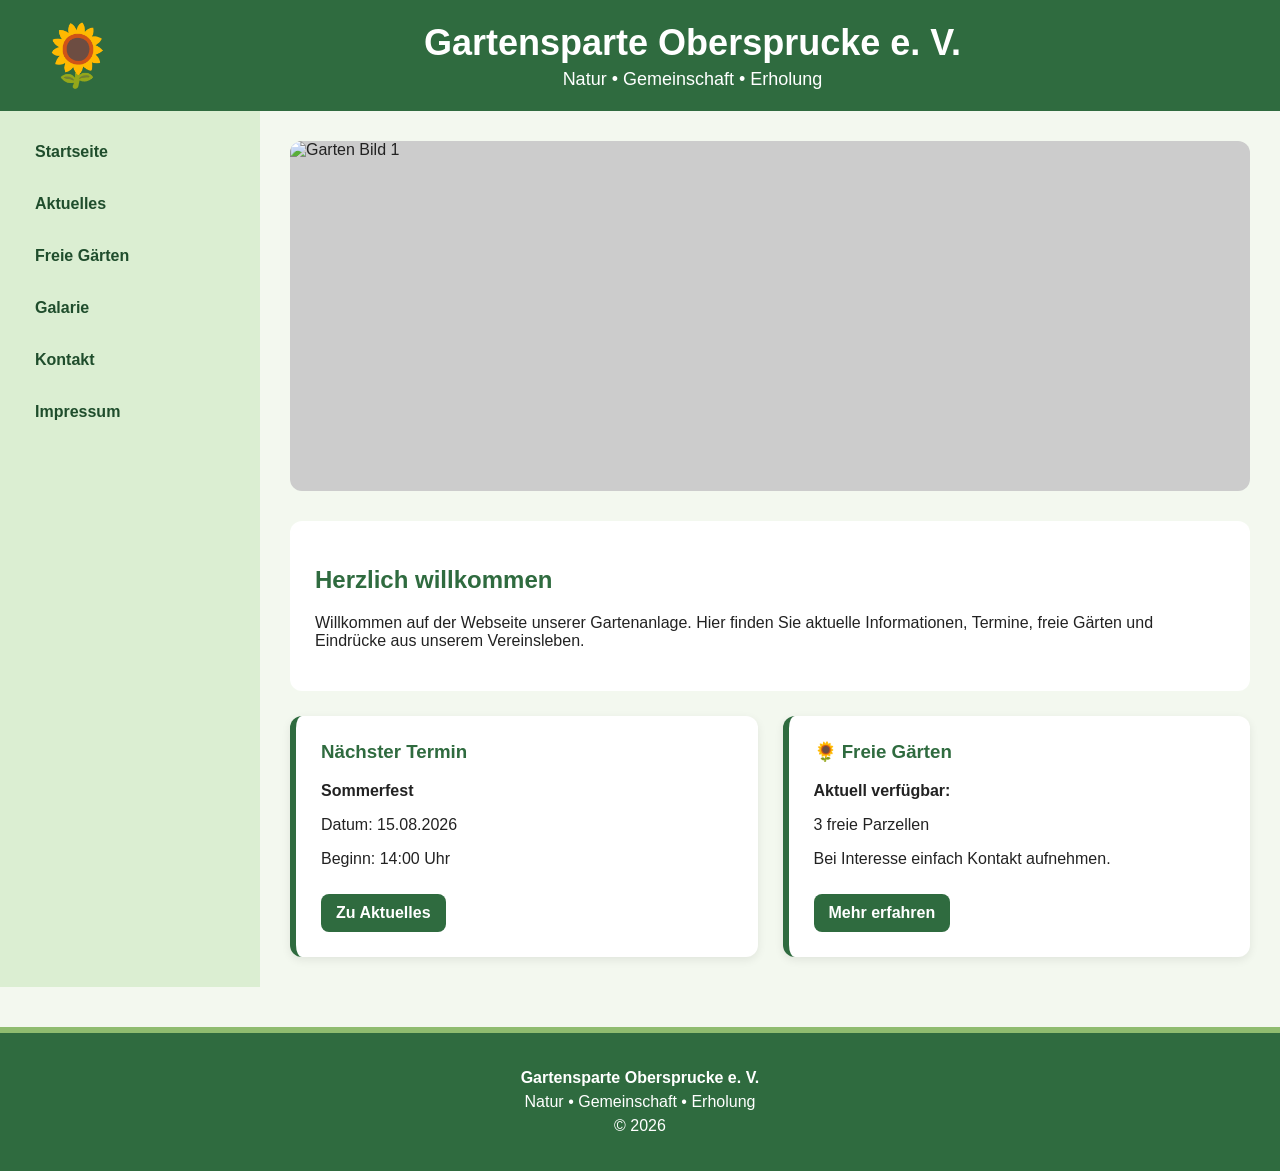
==== index.html @ 152a9c3b "Update index.html" ====
<!DOCTYPE html>
<html lang="de">
    <head>
        <meta charset="UTF-8">
        <meta name="viewport" content="width=device-width,initial-scale=1.0">
        <title>Gartensparte Obersprucke e. V./title</title>
        <link rel="stylesheet" href="style.css"> 
    </head>
    <body>
    
        <header class="header">
            <div class="logo">🌻</div>
            <div class="title">
                <h1>Gartensparte Obersprucke e. V.</h1>
                <p>Natur • Gemeinschaft • Erholung</p>
            </div>
        </header>

        <div class="layout">
            <aside class="sidebar">
                <a href="index.html">Startseite</a>
                <a href="aktuelles.html">Aktuelles</a>
                <a href="freie-gaerten.html">Freie Gärten</a>
                <a href="galerie.html">Galarie</a>
                <a href="kontakt.html">Kontakt</a>
                <a href="impressum.html">Impressum</a>
            </aside>

            <main class="content">
                <section class="slideshow">
                <img src="bild1.jpg" class="slide active" alt="Garten Bild 1">
                <img src="bild2.jpg" class="slide" alt="Garten Bild 2">
                <img src="bild3.jpg" class="slide" alt="Garten Bild 3">
                </section>

                <section class="welcome">
                    <h2>Herzlich willkommen</h2>
                    <p>Willkommen auf der Webseite unserer Gartenanlage. Hier finden Sie aktuelle Informationen, Termine, freie Gärten und Eindrücke aus unserem Vereinsleben.</p>
                </section>

                <section class="info-cards">
                    <div class="info-card">
                        <h3>Nächster Termin</h3>
                        <p><strong>Sommerfest</strong></p>
                        <p>Datum: 15.08.2026</p>
                        <p>Beginn: 14:00 Uhr</p>
                        <a href="#">Zu Aktuelles</a>
                    </div>

                    <div class="info-card">
                        <h3>🌻 Freie Gärten</h3>
                        <p><strong>Aktuell verfügbar:</strong></p>
                        <p>3 freie Parzellen</p>
                        <p>Bei Interesse einfach Kontakt aufnehmen.</p>
                        <a href="freie-gaerten.html">Mehr erfahren</a>
                    </div>
                </section>
            </main>
        </div>

        <footer class="footer">
            <div class="footer-content">
                <p><strong>Gartensparte Obersprucke e. V.</strong></p>
                <p>Natur • Gemeinschaft • Erholung</p>
                <p>© 2026</p>
        </footer>

        <script src="script.js"></script>
    </body>
</html>
---- style.css ----
body {
  margin: 0;
  font-family: Arial, sans-serif;
  background: #f3f8ef;
  color: #222;
}

.header {
  background: #2f6b3f;
  color: white;
  display: flex;
  align-items: center;
  padding: 20px 40px;
}

.logo {
  font-size: 60px;
  margin-right: 30px;
}

.title {
  flex: 1;
  text-align: center;
}

.title h1 {
  margin: 0;
  font-size: 36px;
}

.title p {
  margin: 5px 0 0;
  font-size: 18px;
}

.layout {
  display: flex;
}

.sidebar {
  width: 220px;
  background: #dbeed2;
  min-height: calc(100vh - 100px);
  padding: 20px;
}

.sidebar a {
  display: block;
  color: #1f4d2c;
  text-decoration: none;
  font-weight: bold;
  margin-bottom: 10px;
  padding: 12px 15px;
  border-radius: 10px;
  transition: 0.2s ease;
}

.sidebar a:hover {
  background: #cfe5c4;
  transform: translateX(5px);
}

.content {
  flex: 1;
  padding: 30px;
}

.slideshow {
  position: relative;
  height: 350px;
  overflow: hidden;
  border-radius: 12px;
  background: #ccc;
}

.slide {
  display: none;
  width: 100%;
  height: 350px;
  object-fit: cover;
}

.slide.active {
  display: block;
}

.welcome {
  margin-top: 30px;
  background: white;
  padding: 25px;
  border-radius: 12px;
}

.welcome h2 {
  color: #2f6b3f;
}

.info-cards {
  display: flex;
  gap: 25px;
  margin-top: 25px;
}

.info-card {
  flex: 1;
  background: white;
  padding: 25px;
  border-radius: 12px;
  border-left: 6px solid #2f6b3f;
  box-shadow: 0 3px 10px rgba(0, 0, 0, 0.08);
}

.info-card h3 {
  margin-top: 0;
  color: #2f6b3f;
}

.info-card a {
  display: inline-block;
  margin-top: 10px;
  color: white;
  background: #2f6b3f;
  padding: 10px 15px;
  border-radius: 8px;
  text-decoration: none;
  font-weight: bold;
}

.info-card a:hover {
  background: #245532;
}

.garden-cards {
  margin-top: 25px;
}

.garden-card {
  display: flex;
  gap: 25px;
  background: white;
  padding: 20px;
  border-radius: 12px;
  border-left: 6px solid #2f6b3f;
  box-shadow: 0 3px rgba(0, 0, 0, 0.08);
}

.garden-card img {
  width: 280px;
  height: 200px;
  object-fit: cover;
  border-radius: 10px;
}

.garden-card h3 {
  color: #2f6b3f;
  margin-top: 0;
}

.garden-grid {
  display: grid !important;
  grid-template-columns: repeat(3,minmax(220px, 1fr)) !important;
  gap: 25px !important;
  margin-top: 25px;
}

.polaroid-card {
  width: auto !important;
  max-width: none !important;
  background: white;
  padding: 15px 15px 24px;
  border-radius: 6px;
  box-shadow: 0 5px 15px rgba(0, 0, 0, 0.18);
  cursor: pointer;
  text-align: center;
  transition: transform 0.3s ease;
}

.polaroid-card:hover {
  transform: scale(1.03);
}

.polaroid-card img {
  width: 100% !important;
  height: 220px !important;
  object-fit: cover !important;
  border-radius: 4px;
}

.polaroid-card h3 {
  color: #2f6b3f;
  margin-bottom: 5px;
}

.modal {
  display: none;
  position: fixed;
  z-index: 1000;
  left: 0;
  top: 0;
  width: 100%;
  height: 100%;
  background: rgba(0, 0, 0, 0.65);
}

.modal-content {
  background: white;
  margin: 5% auto;
  padding: 25px;
  width: 80%;
  max-width: 650px;
  border-radius: 12px;
  box-shadow: 0 5px 20px rgba(0, 0, 0, 0.3);
}

.modal-content img {
  width: 100%;
  max-height: 350px;
  object-fit: cover;
  border-radius: 10px;
}

.close {
  float: right;
  font-size: 32px;
  font-weight: bold;
  cursor: pointer;
}

.short-facts {
  color: #555;
  font-size: 15px;
}

.garden-grid {
  display: flex;
  gap: 30px;
  margin-top: 25px;
  flex-wrap: wrap;
  justify-content: flex-start;
}

.polaroid-card {
  width: 30px;
  background: white;
  padding: 16px 16px 24px;
  border-radius: 8px;
  box-shadow: 0 5px 15px rgba(0,0,0,0.18);
  cursor: pointer;
  text-align: center;
}

.polaroid-card img {
  width: 100%;
  height: 240px;
  object-fit: cover;
}

.short-facts {
  color: #555;
  font-size: 15px;
}

.map-section {
  margin-top: 25px;
  background: white;
  padding: 25px;
  border-radius: 12px;
  box-shadow: 0 3px 10px rgba(0, 0, 0, 0.08);
}

.map-section h2 {
  color: #2f6b3f;
  margin-top: 0;
}

.map-section iframe {
  border-radius: 12px;
  margin-top: 10px;
}

.route-button {
  display: inline-block;
  margin-top: 15px;
  color: white;
  background: #2f6b3f;
  padding: 10px 15px;
  border-radius: 8px;
  text-decoration: none;
  font-weight: bold;
}

.route-button:hover {
  background: #245532;
}

.contact-grid {
  display: flex;
  gap: 25px;
  margin-top: 25px;
  flex-wrap: wrap;
}

.contact-card {
  flex: 1;
  min-width: 260px;
  background: white;
  padding: 25px;
  border-radius: 12px;
  border-left: 6px solid #2f6b3f;
  box-shadow: 0 3px 10px rgba(0, 0, 0, 0.08);
}

.contact-card h3 {
  color: #2f6b3f;
  margin-top: 0;
}

.footer {
  background: #2f6b3f;
  color: white;
  text-align: center;
  padding: 30px 20px;
  margin-top: 40px;
  border-top: 6px solid #8fbc6f;
}

.footer-content p {
  margin: 6px 0;
}

@media (max-width: 768px) {
  .header{
    flex-direction: column;
    padding: 20px;
    text-align: center;
  }

  .logo {
    margin-right: 0;
    margin-bottom: 10px;
  }
 
  .title h1 {
    font-size: 28px;
  }

  .layout {
    flex-direction: column;
  }

  .sidebar {
    width: auto;
    min-height: auto;
    display: flex;
    flex-wrap: wrap;
    justify-content: center;
    gap: 8px;
  }

  .sidebar a{
    margin-bottom: 0;
    padding: 10px 12px;
    background: #cfe5c4;
  }

  .content {
    padding: 18px;
  }

  .slideshow {
    height: 240px;
  }

  .slide {
    height: 240px;
  }

  .info-cards, .contact-grid {
    flex-direction: column;
  }

  .garden-grid {
    grid-template-columns: 1fr !important;
  }

  .modal-content {
    width: 90%;
    margin-top: 20%;
  }

  .footer::after {
    font-size: 45px;
  }
}
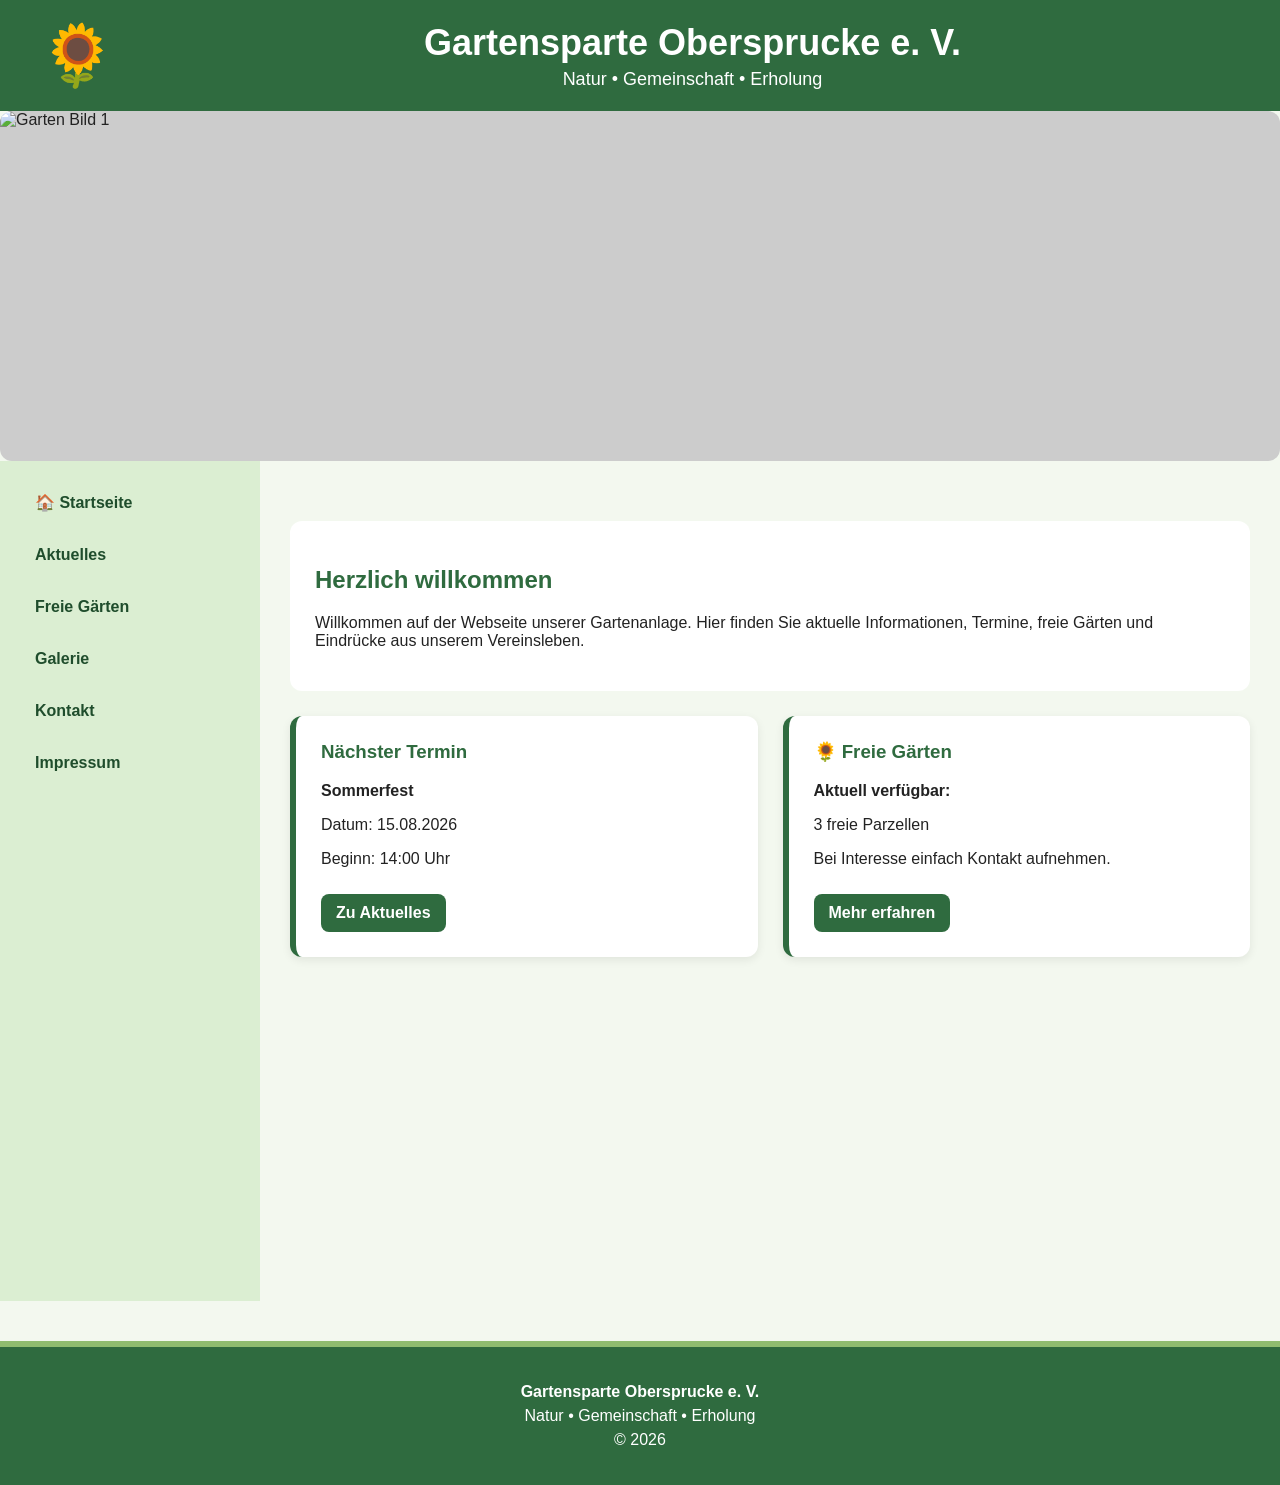
==== commit 06cd6251: "Add files via upload" ====
--- a/index.html
+++ b/index.html
@@ -16,22 +16,24 @@
             </div>
         </header>
 
+        <section class="slideshow">
+                <img src="bild1.jpg" class="slide active" alt="Garten Bild 1">
+                <img src="bild2.jpg" class="slide" alt="Garten Bild 2">
+                <img src="bild3.jpg" class="slide" alt="Garten Bild 3">
+        </section>
+        
         <div class="layout">
             <aside class="sidebar">
-                <a href="index.html">Startseite</a>
+                <a href="index.html">🏠 Startseite</a>
                 <a href="aktuelles.html">Aktuelles</a>
                 <a href="freie-gaerten.html">Freie Gärten</a>
-                <a href="galerie.html">Galarie</a>
+                <a href="galerie.html">Galerie</a>
                 <a href="kontakt.html">Kontakt</a>
                 <a href="impressum.html">Impressum</a>
             </aside>
 
             <main class="content">
-                <section class="slideshow">
-                <img src="bild1.jpg" class="slide active" alt="Garten Bild 1">
-                <img src="bild2.jpg" class="slide" alt="Garten Bild 2">
-                <img src="bild3.jpg" class="slide" alt="Garten Bild 3">
-                </section>
+                
 
                 <section class="welcome">
                     <h2>Herzlich willkommen</h2>
@@ -67,4 +69,4 @@
 
         <script src="script.js"></script>
     </body>
-</html>
+</html>
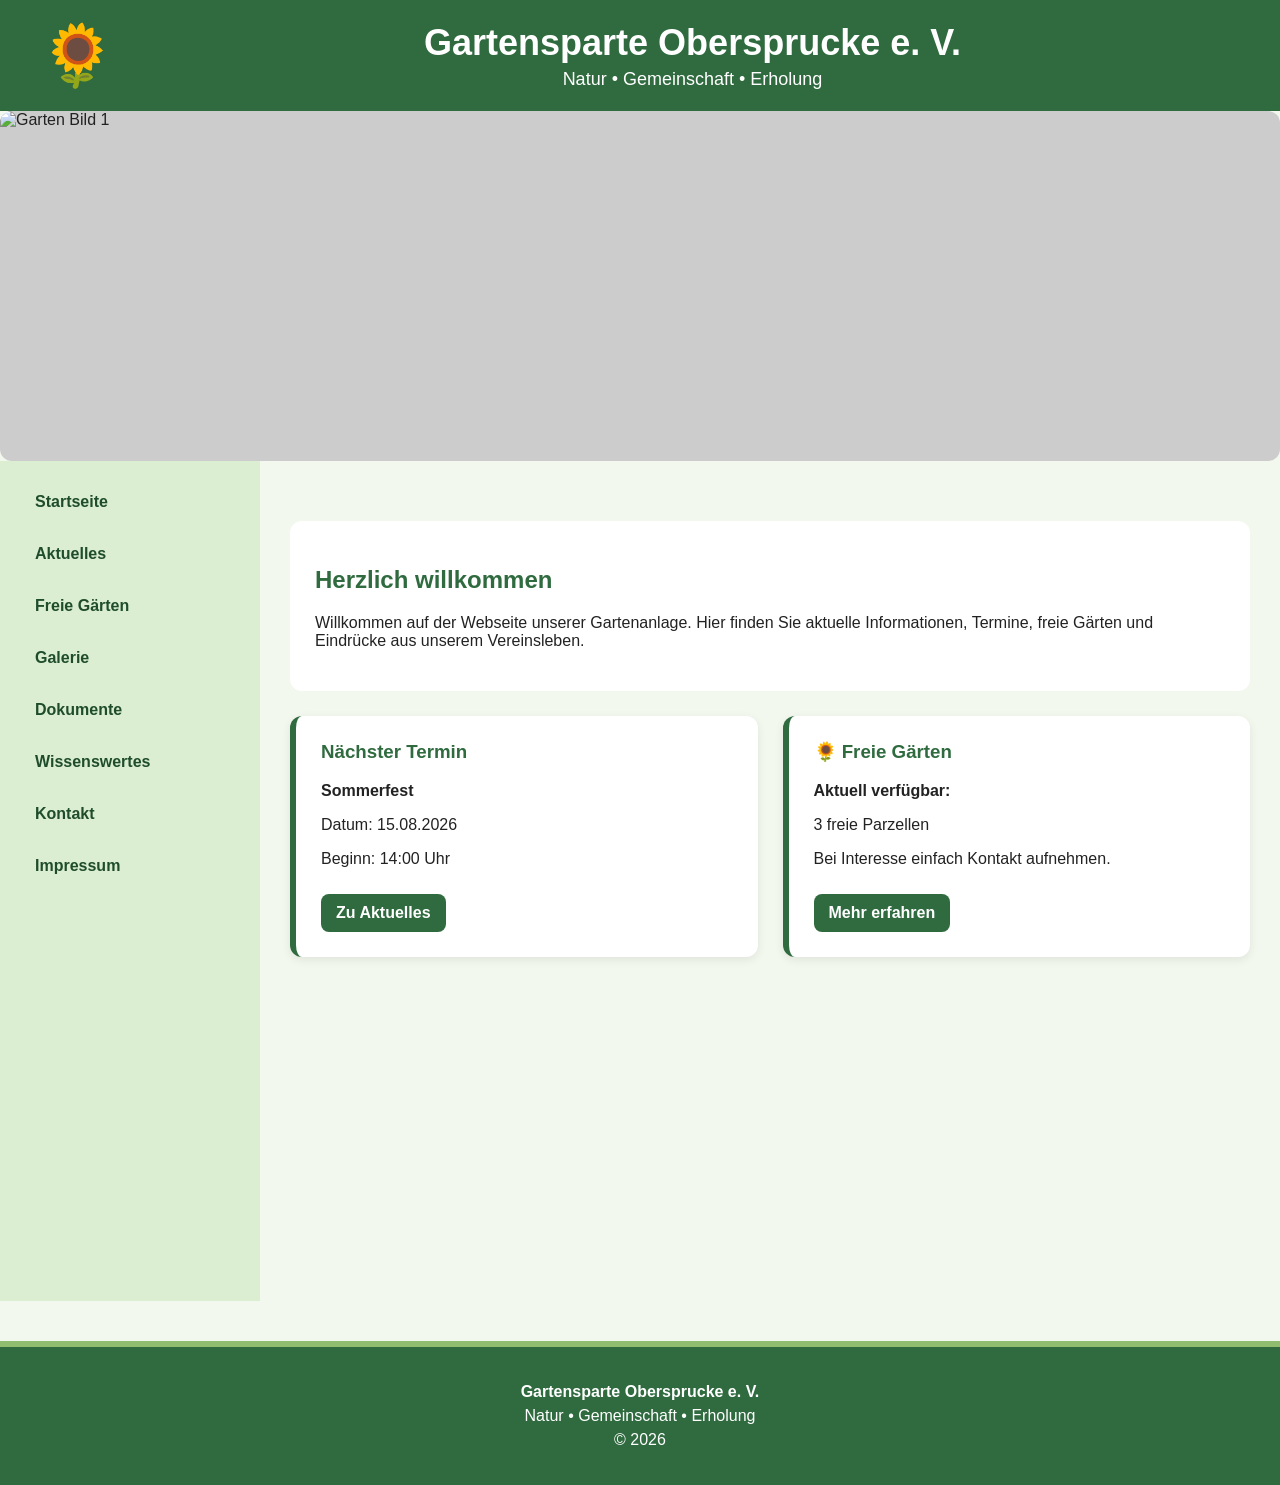
==== commit 225dd55c: "Add files via upload" ====
--- a/index.html
+++ b/index.html
@@ -24,10 +24,12 @@
         
         <div class="layout">
             <aside class="sidebar">
-                <a href="index.html">🏠 Startseite</a>
+                <a href="index.html">Startseite</a>
                 <a href="aktuelles.html">Aktuelles</a>
                 <a href="freie-gaerten.html">Freie Gärten</a>
                 <a href="galerie.html">Galerie</a>
+                <a href="dokumente.html">Dokumente</a>
+                <a href="wissenswertes.html">Wissenswertes</a>
                 <a href="kontakt.html">Kontakt</a>
                 <a href="impressum.html">Impressum</a>
             </aside>
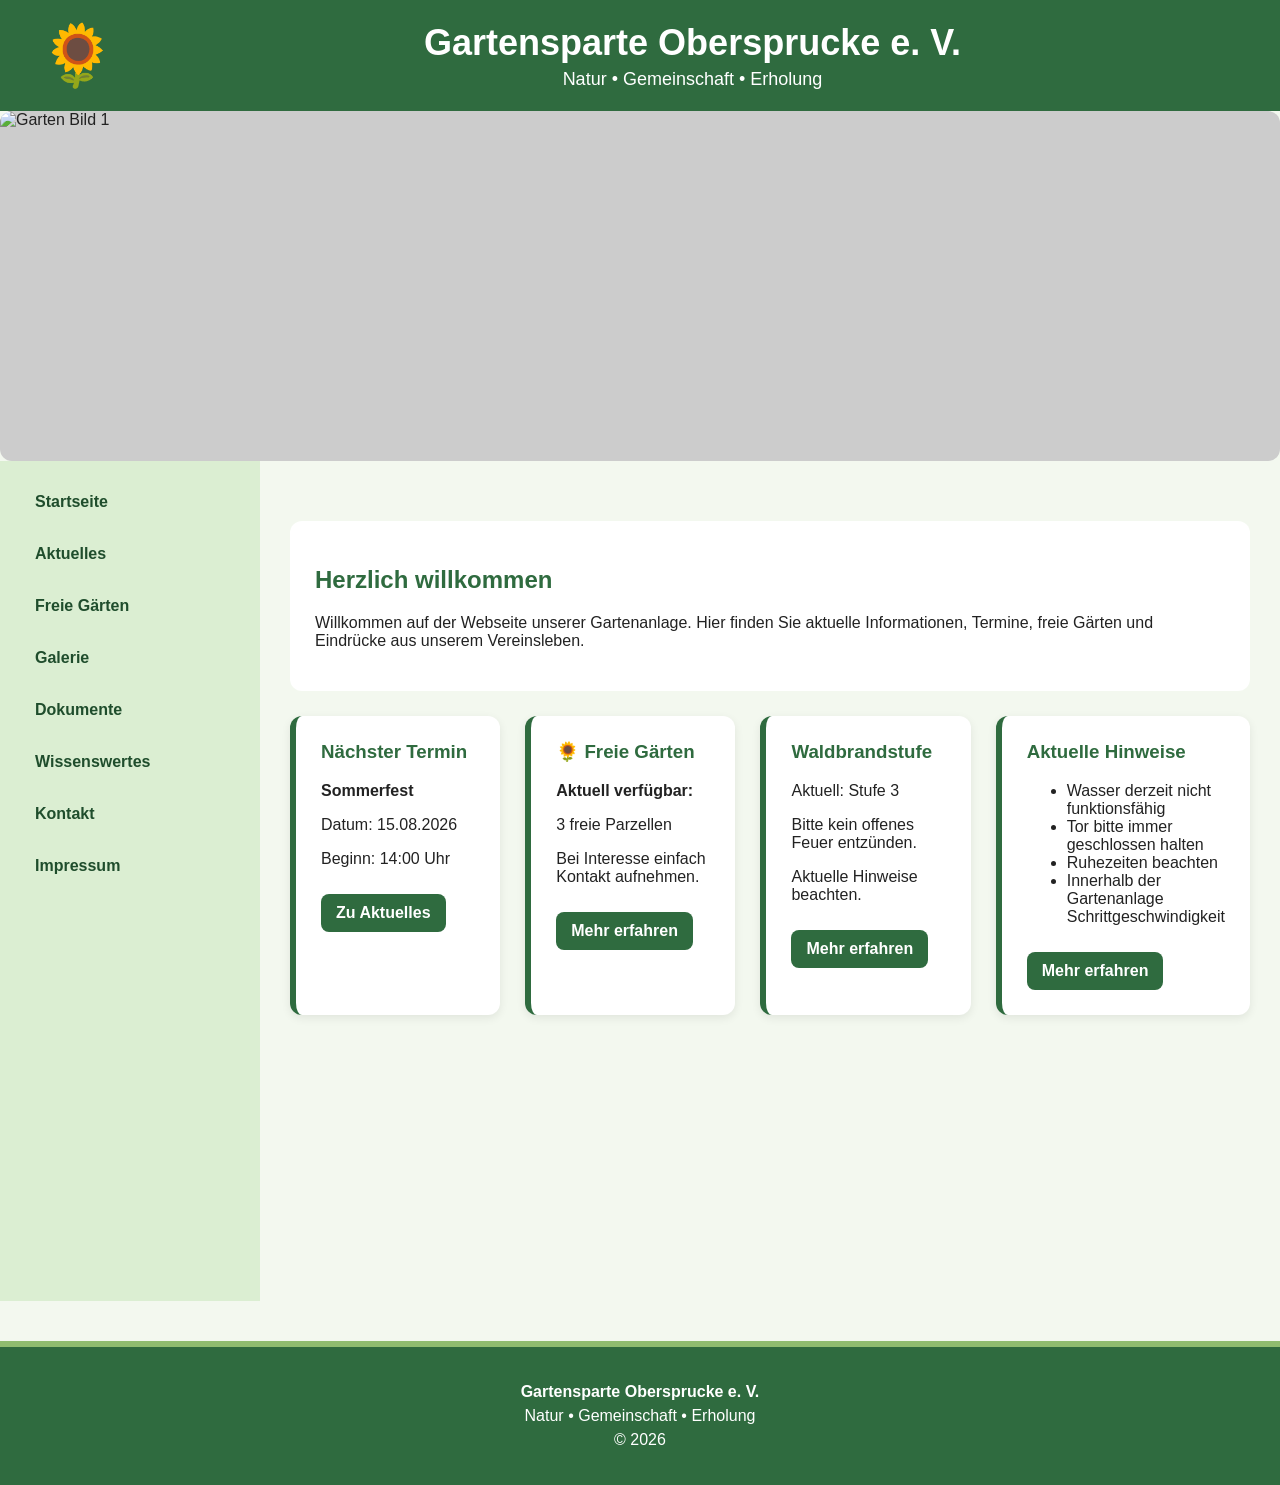
==== commit e885ae06: "Add files via upload" ====
--- a/index.html
+++ b/index.html
@@ -20,6 +20,9 @@
                 <img src="bild1.jpg" class="slide active" alt="Garten Bild 1">
                 <img src="bild2.jpg" class="slide" alt="Garten Bild 2">
                 <img src="bild3.jpg" class="slide" alt="Garten Bild 3">
+                <img src="bild4.jpg" class="slide" alt="Garten Bild 4">
+                <img src="bild5.jpg" class="slide" alt="Garten Bild 5">
+                <img src="bild6.jpg" class="slide" alt="Garten Bild 6">
         </section>
         
         <div class="layout">
@@ -58,6 +61,25 @@
                         <p>Bei Interesse einfach Kontakt aufnehmen.</p>
                         <a href="freie-gaerten.html">Mehr erfahren</a>
                     </div>
+
+                    <div class="info-card">
+                        <h3>Waldbrandstufe</h3>
+                        <p>Aktuell: Stufe 3</p>
+                        <p>Bitte kein offenes Feuer entzünden.</p>
+                        <p>Aktuelle Hinweise beachten.</p>
+                        <a href="hinweise.html">Mehr erfahren</a>
+                    </div>
+
+                    <div class="info-card">
+                        <h3>Aktuelle Hinweise</h3>
+                        <ul>
+                            <li>Wasser derzeit nicht funktionsfähig</li>
+                            <li>Tor bitte immer geschlossen halten</li>
+                            <li>Ruhezeiten beachten</li>
+                            <li>Innerhalb der Gartenanlage Schrittgeschwindigkeit</li>
+                        </ul>
+                        <a href="freie-gaerten.html">Mehr erfahren</a>
+                    </div>
                 </section>
             </main>
         </div>
--- a/style.css
+++ b/style.css
@@ -239,15 +239,6 @@
   justify-content: flex-start;
 }
 
-.polaroid-card {
-  width: 30px;
-  background: white;
-  padding: 16px 16px 24px;
-  border-radius: 8px;
-  box-shadow: 0 5px 15px rgba(0,0,0,0.18);
-  cursor: pointer;
-  text-align: center;
-}
 
 .polaroid-card img {
   width: 100%;
@@ -391,5 +382,188 @@
   .footer::after {
     font-size: 45px;
   }
-}
-
+
+  .search-filter-box {
+    flex-direction: column;
+    align-items: stretch;
+  }
+
+  .filter-buttons {
+    justify-content: center;
+  }
+}
+
+.search-filter-box {
+  display: flex;
+  gap: 18px;
+  align-items: center;
+  margin-top: 25px;
+  margin-bottom: 25px;
+  background: white;
+  padding: 18px;
+  border-radius: 18px;
+  box-shadow: 0 3px 10px rgba(0, 0, 0, 0.08);
+}
+
+.search-bar {
+  flex: 1;
+  padding: 18px 22px;
+  border-radius: 999px;
+  border: 2px solid #dbeed2;
+  font-size: 18px;
+  outline: none;
+}
+
+.search-bar {
+  flex: 1;
+  padding: 18px 22px;
+  border-radius: 999px;
+  border: 2px solid #dbeed2;
+  font-size: 18px;
+  outline: none;
+}
+
+.search-bar:focus {
+  border-color: #2f6b3f;
+  box-shadow: 0 0 0 4px #dbeed2;
+}
+
+.filter-buttons {
+  display: flex;
+  flex-wrap: wrap;
+  gap: 8px;
+}
+
+.filter-buttons button {
+  background: #dbeed2;
+  color: #1f4d2c;
+  border: 2px solid transparent;
+  padding: 11px 15px;
+  border-radius: 999px;
+  cursor: pointer;
+  font-weight: bold;
+  transition: 0.2 ease;
+}
+
+.filter-buttons button:hover {
+  background: #cfe5c4;
+  background-color: #2f6b3f;
+  transform: translateY(-2px);
+}
+
+.plant-card {
+  background: white;
+  padding: 16px;
+  border-radius: 12px;
+  box-shadow: 0 5px 15px rgba(0,0,0,0.18);
+  cursor: pointer;
+  text-align: center;
+}
+
+.plant-card img {
+  width: 100%;
+  height: 180px;
+  object-fit: cover;
+  border-radius: 8px;
+}
+
+.plant-card h3 {
+  color: #2f6b3f;
+}
+
+.plant-grid {
+  display: grid;
+  grid-template-columns: repeat(3, minmax(220px, 1fr));
+  gap: 25px;
+  margin-top: 25px;
+}
+
+.plant-grid {
+  display: grid;
+  grid-template-columns: repeat(3, minmax(220px, 1fr));
+  gap: 25px;
+  margin-top: 25px;
+}
+
+.plant-card {
+  background: white;
+  padding: 16px;
+  border-radius: 12px;
+  box-shadow: 0 5px 15px rgba(0,0,0,0.18);
+  cursor: pointer;
+  text-align: center;
+}
+
+.plant-card img {
+  width: 100%;
+  height: 180px;
+  object-fit: cover;
+  border-radius: 8px;
+}
+
+.plant-card h3 {
+  color: #2f6b3f;
+}
+
+.plant-modal {
+  display: none;
+  position: fixed;
+  inset: 0;
+  background: rgba(0,0,0,0.6);
+  justify-content: center;
+  align-items: center;
+  z-index: 9999;
+}
+
+.plant-modal-content {
+  background: white;
+  width: 90%;
+  max-width: 1100px;
+  border-radius: 20px;
+  padding: 25px;
+  display: flex;
+  gap: 30px;
+  position: relative;
+}
+
+.plant-close {
+  position: absolute;
+  top: 15px;
+  right: 25px;
+  font-size: 40px;
+  cursor: pointer;
+}
+
+.plant-modal-left {
+  width: 45%;
+}
+
+.plant-main-image {
+  width: 100%;
+  border-radius: 15px;
+  height: 450px;
+  object-fit: cover;
+}
+
+.plant-thumbs {
+  display: flex;
+  gap: 10px;
+  margin-top: 10px;
+}
+
+.plant-thumbs img {
+  width: 80px;
+  height: 80px;
+  object-fit: cover;
+  border-radius: 10px;
+  cursor: pointer;
+}
+
+.plant-modal-right {
+  flex: 1;
+}
+
+.latin-name {
+  font-style: italic;
+  color: #555;
+}
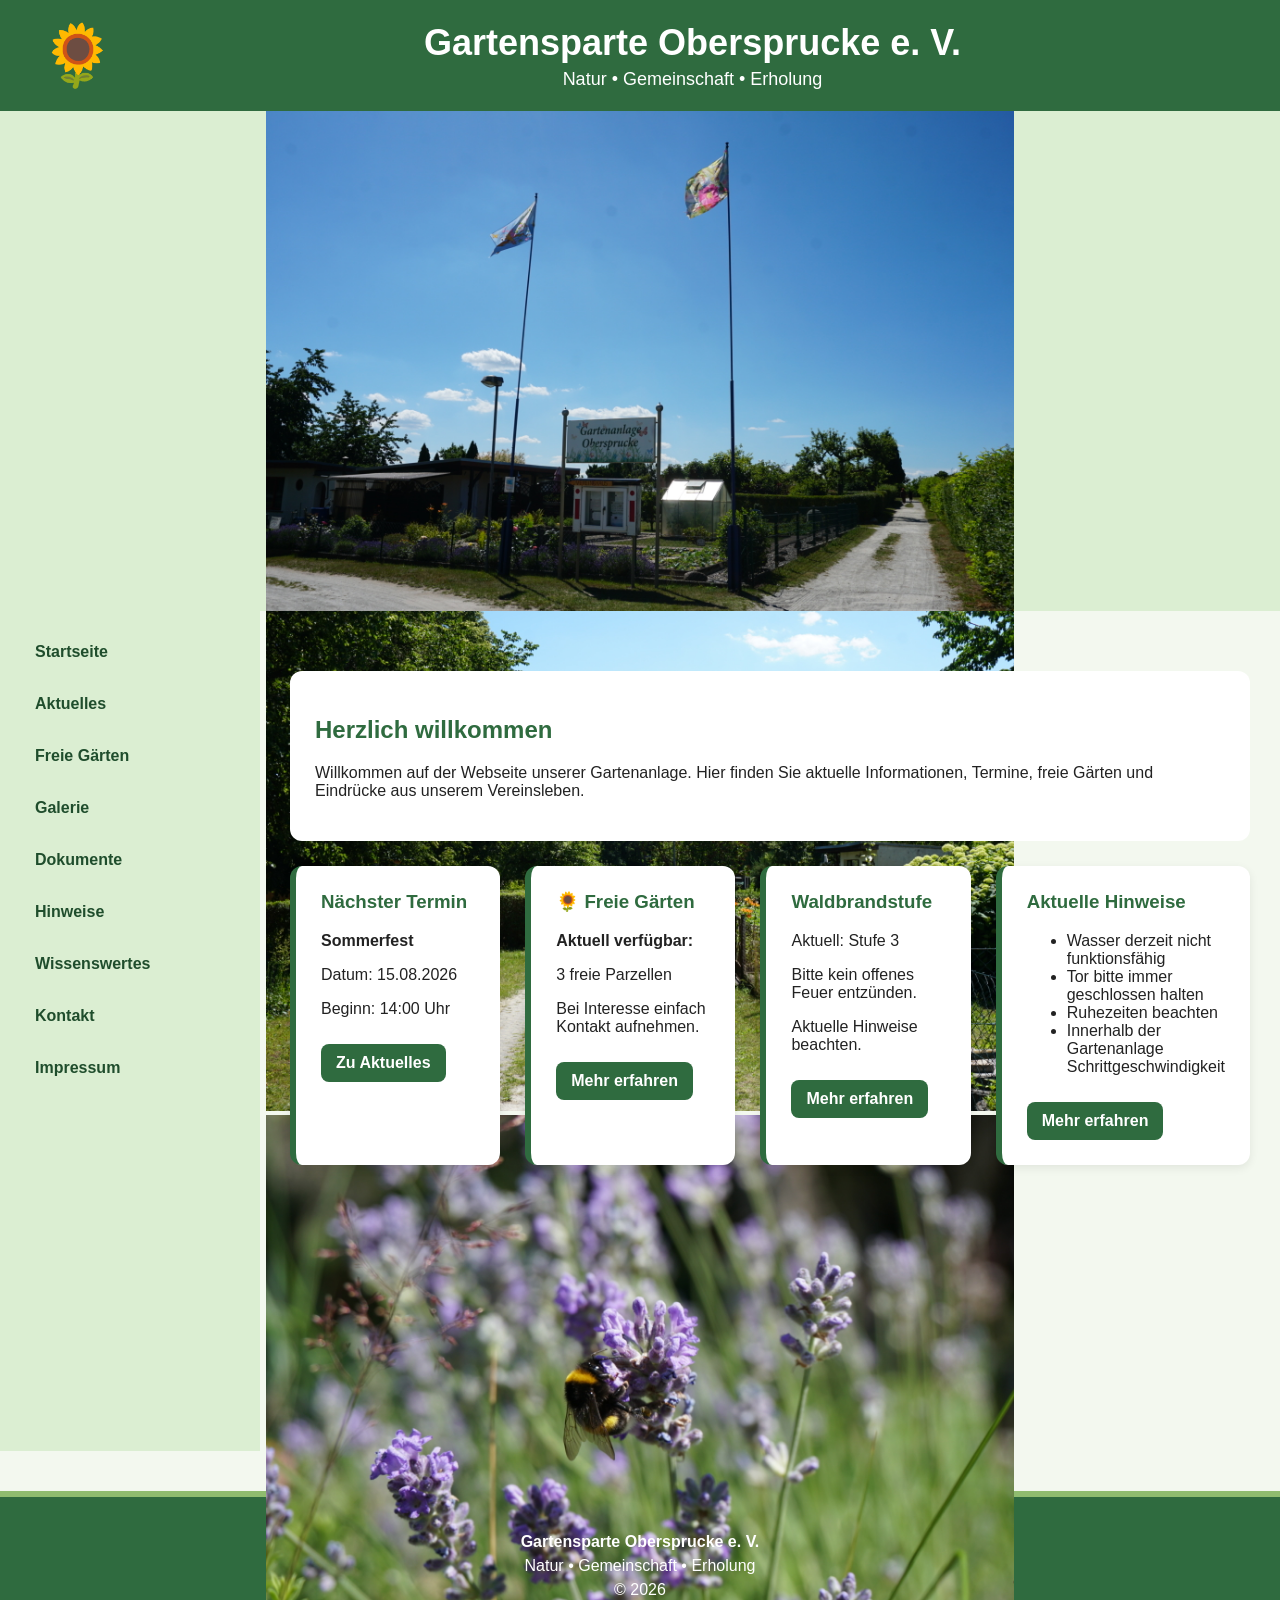
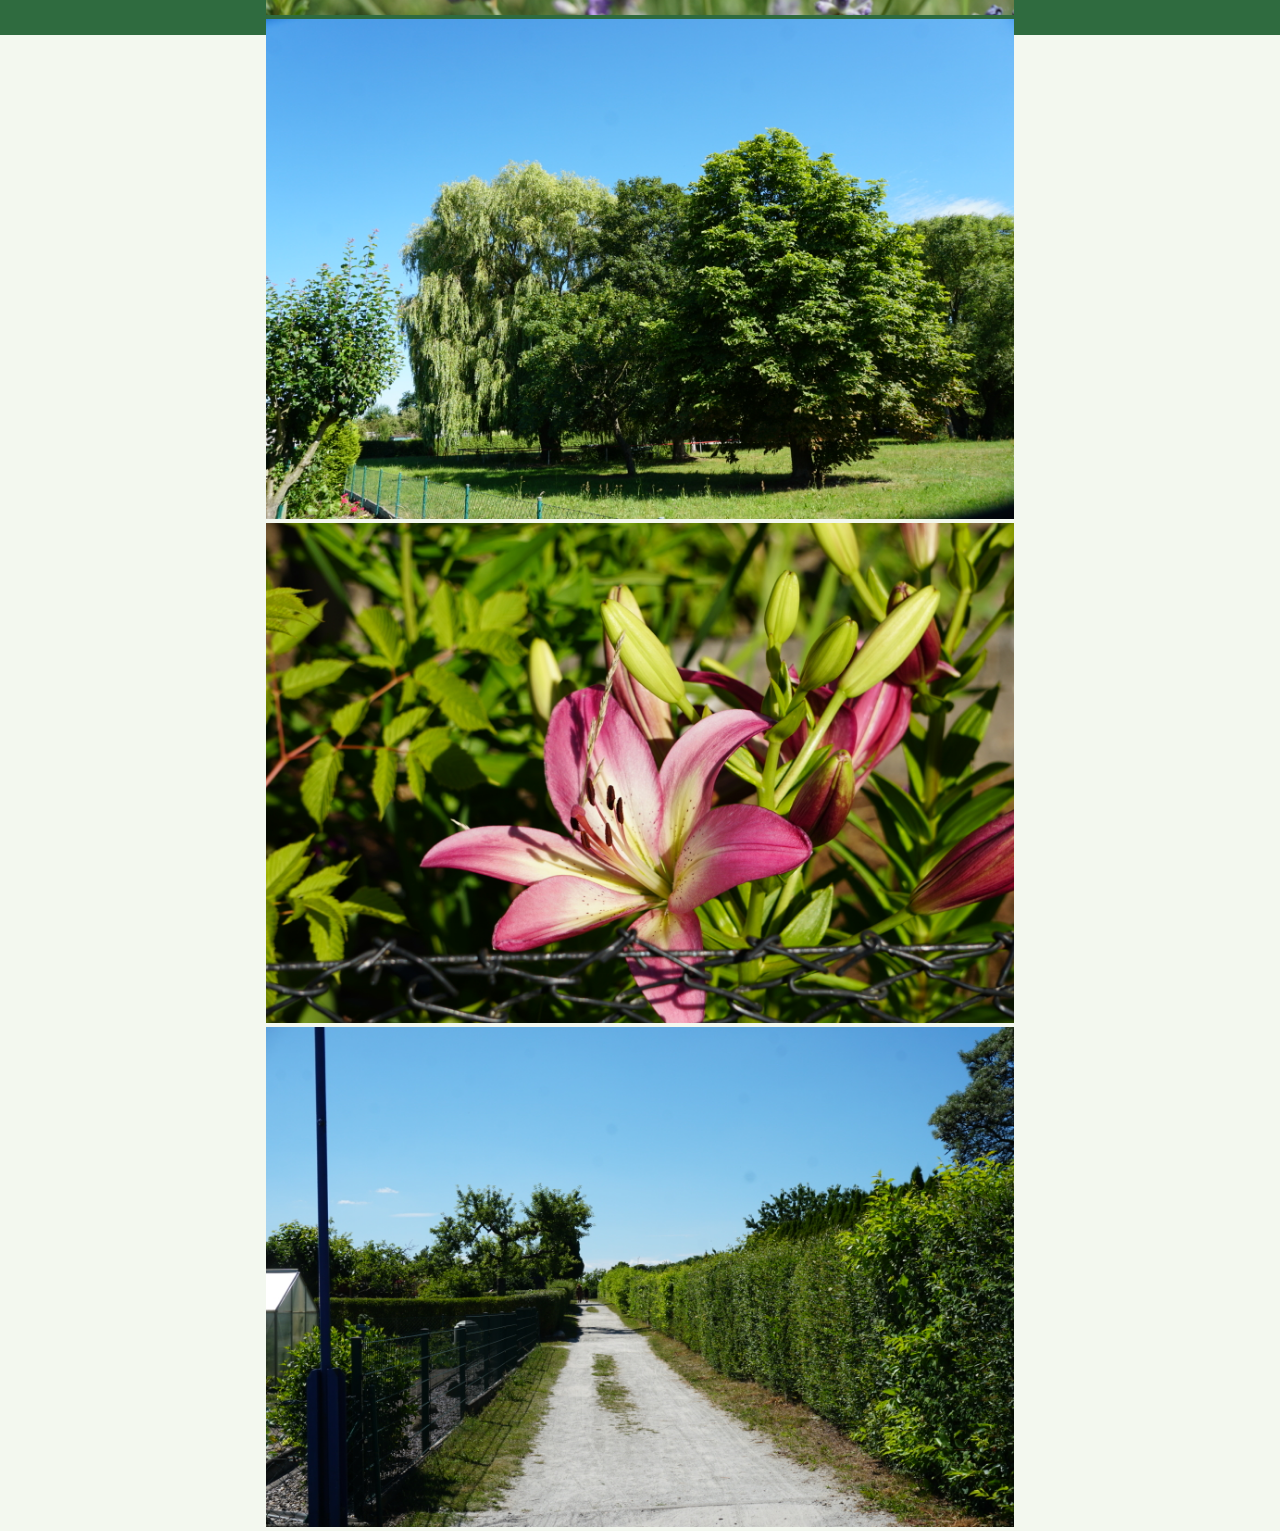
==== commit 6f05355b: "Add files via upload" ====
--- a/index.html
+++ b/index.html
@@ -32,6 +32,7 @@
                 <a href="freie-gaerten.html">Freie Gärten</a>
                 <a href="galerie.html">Galerie</a>
                 <a href="dokumente.html">Dokumente</a>
+                <a href="hinweise.html">Hinweise</a>
                 <a href="wissenswertes.html">Wissenswertes</a>
                 <a href="kontakt.html">Kontakt</a>
                 <a href="impressum.html">Impressum</a>
--- a/style.css
+++ b/style.css
@@ -66,18 +66,14 @@
 }
 
 .slideshow {
-  position: relative;
-  height: 350px;
-  overflow: hidden;
-  border-radius: 12px;
-  background: #ccc;
+  height: 500px;
+  background: #dbeed2;
 }
 
 .slide {
-  display: none;
-  width: 100%;
-  height: 350px;
-  object-fit: cover;
+  width: 100%;
+  height: 500px;
+  object-fit: contain;
 }
 
 .slide.active {
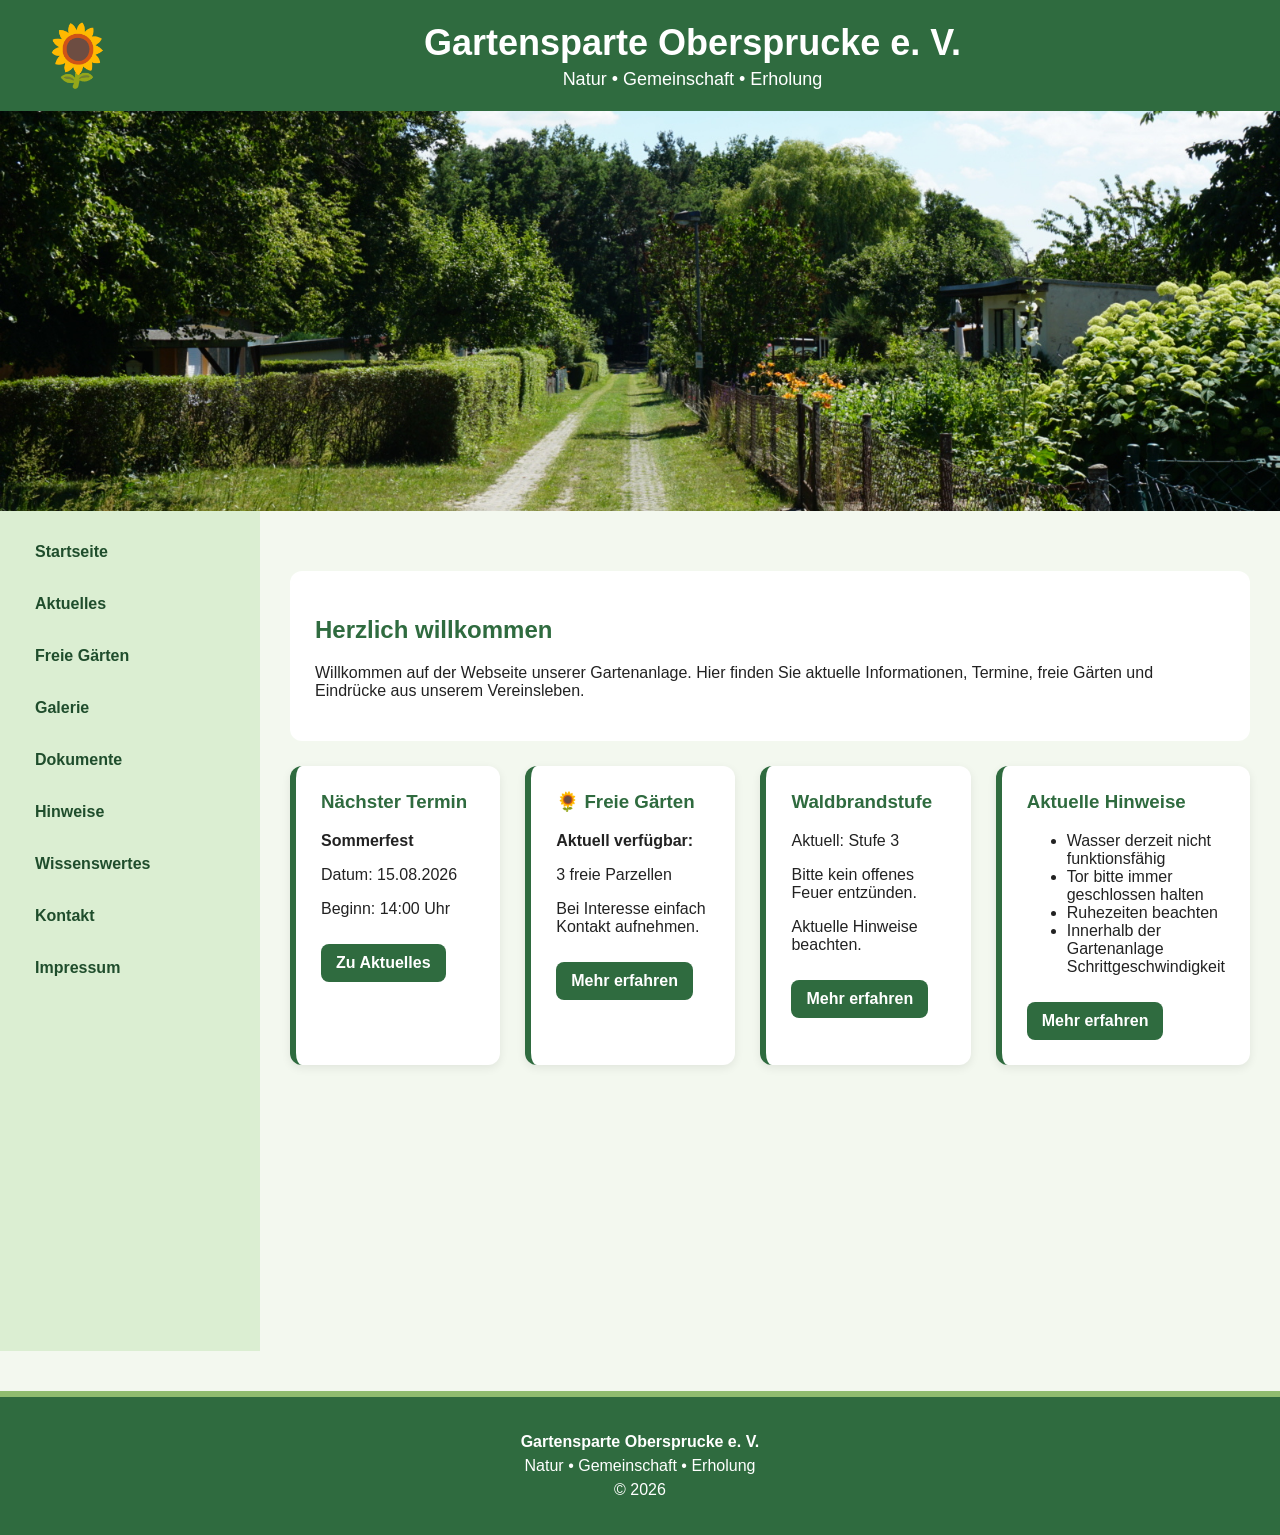
==== commit 64fec8e1: "Add files via upload" ====
--- a/index.html
+++ b/index.html
@@ -17,10 +17,8 @@
         </header>
 
         <section class="slideshow">
-                <img src="bild1.jpg" class="slide active" alt="Garten Bild 1">
-                <img src="bild2.jpg" class="slide" alt="Garten Bild 2">
+                <img src="bild2.jpg" class="slide active" alt="Garten Bild 1">
                 <img src="bild3.jpg" class="slide" alt="Garten Bild 3">
-                <img src="bild4.jpg" class="slide" alt="Garten Bild 4">
                 <img src="bild5.jpg" class="slide" alt="Garten Bild 5">
                 <img src="bild6.jpg" class="slide" alt="Garten Bild 6">
         </section>
--- a/style.css
+++ b/style.css
@@ -66,14 +66,17 @@
 }
 
 .slideshow {
-  height: 500px;
-  background: #dbeed2;
+  height: 400px;
+  overflow: hidden;
+  position: relative;
 }
 
 .slide {
-  width: 100%;
-  height: 500px;
-  object-fit: contain;
+  display: none;
+  width: 100%;
+  height: 400px;
+  object-fit: cover;
+  object-position: center center;
 }
 
 .slide.active {
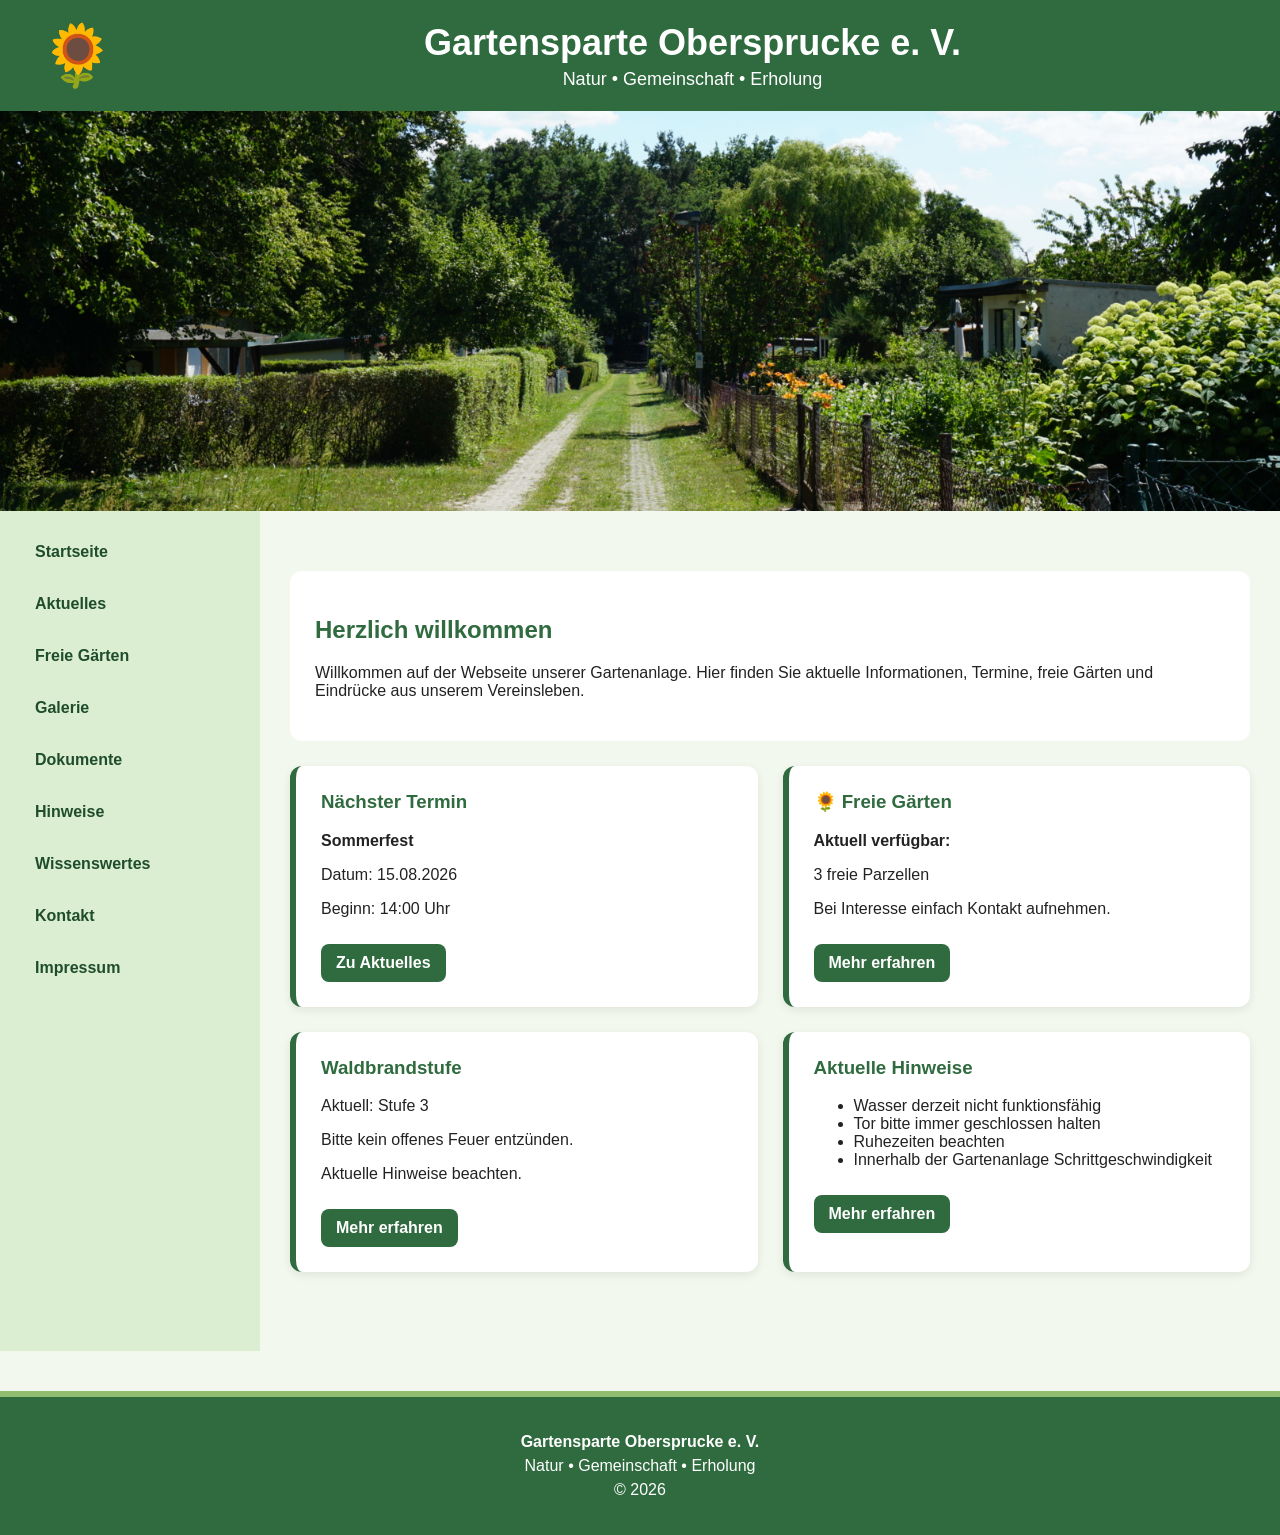
==== commit 59df0225: "Add files via upload" ====
--- a/index.html
+++ b/index.html
@@ -77,7 +77,7 @@
                             <li>Ruhezeiten beachten</li>
                             <li>Innerhalb der Gartenanlage Schrittgeschwindigkeit</li>
                         </ul>
-                        <a href="freie-gaerten.html">Mehr erfahren</a>
+                        <a href="hinweise.html">Mehr erfahren</a>
                     </div>
                 </section>
             </main>
--- a/style.css
+++ b/style.css
@@ -95,7 +95,8 @@
 }
 
 .info-cards {
-  display: flex;
+  display: grid;
+  grid-template-columns: repeat(2, 1fr);
   gap: 25px;
   margin-top: 25px;
 }
@@ -390,6 +391,10 @@
   .filter-buttons {
     justify-content: center;
   }
+
+  .hint-grid {
+    grid-template-columns: 1fr;
+  }
 }
 
 .search-filter-box {
@@ -565,4 +570,34 @@
 .latin-name {
   font-style: italic;
   color: #555;
+}
+
+.hint-grid {
+  display: grid;
+  grid-template-columns: repeat(2, 1fr);
+  gap: 25px;
+  margin-top: 25px;
+}
+
+.hint-card {
+  background: white;
+  padding: 25px;
+  border-radius: 12px;
+  border-left: 6px solid #2f6b3f;
+  box-shadow: 0 3px 10px rgba(0, 0, 0, 0.08);
+  cursor: pointer;
+  transition: 0.2s ease;
+}
+
+.hint-card:hover {
+  transform: translateY(-3px);
+}
+
+.hint-card h3 {
+  margin-top: 0;
+  color: #2f6b3f;
+}
+
+#hintList {
+  line-height: 1.7;
 }
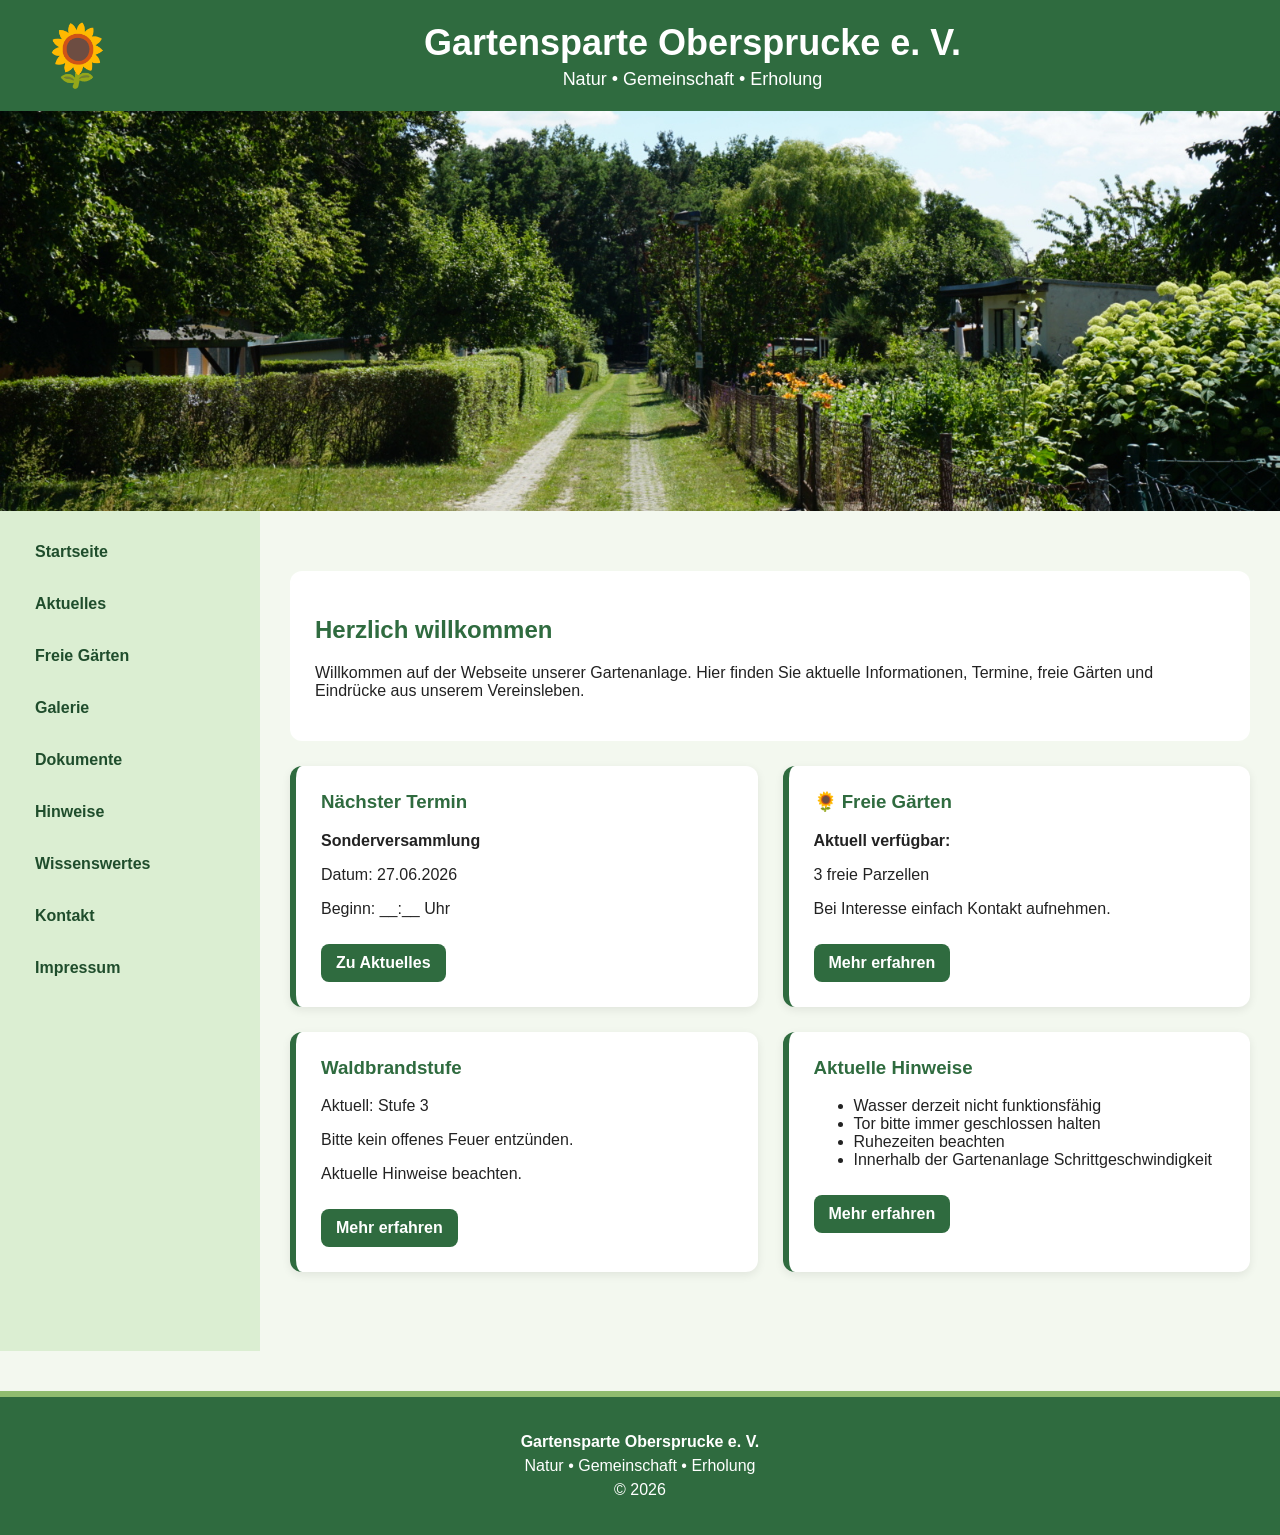
==== commit fc34c72d: "Add files via upload" ====
--- a/index.html
+++ b/index.html
@@ -47,9 +47,9 @@
                 <section class="info-cards">
                     <div class="info-card">
                         <h3>Nächster Termin</h3>
-                        <p><strong>Sommerfest</strong></p>
-                        <p>Datum: 15.08.2026</p>
-                        <p>Beginn: 14:00 Uhr</p>
+                        <p><strong>Sonderversammlung</strong></p>
+                        <p>Datum: 27.06.2026</p>
+                        <p>Beginn: __:__ Uhr</p>
                         <a href="#">Zu Aktuelles</a>
                     </div>
 
--- a/style.css
+++ b/style.css
@@ -600,4 +600,88 @@
 
 #hintList {
   line-height: 1.7;
+}
+
+.notice-grid {
+  display: grid;
+  grid-template-columns: repeat(2, 1fr);
+  gap: 25px;
+  margin-top: 25px;
+}
+
+.notice-card {
+  background: white;
+  padding: 25px;
+  border-radius: 12px;
+  border-left: 6px solid #2f6b3f;
+  box-shadow: 0 3px 10px rgba(0, 0, 0, 0.08);
+  cursor: pointer;
+  transition: 0.2s ease;
+}
+
+.notice-card:hover {
+  transform: translateY(-3px);
+}
+
+.notice-card h3 {
+  color: #2f6b3f;
+  margin-top: 0;
+}
+
+.notice-card button {
+  background: #2f6b3f;
+  color: white;
+  border: none;
+  padding: 10px 15px;
+  border-radius: 8px;
+  font-weight: bold;
+  cursor: pointer;
+}
+
+.notice-paper {
+  background: #fffdf2;
+  width: 80%;
+  max-width: 600px;
+  margin: 6% auto;
+  padding: 45px 35px 35px;
+  border-radius: 6px;
+  box-shadow: 0 8px 25px rgba(0,0,0,0.35);
+  position: relative;
+  text-align: center;
+  line-height: 1.7;
+}
+
+.pin {
+  position: absolute;
+  top: 12px;
+  left: 50%;
+  transform: translateX(-50%);
+  color: #2f6b3f;
+  font-size: 34px;
+}
+
+.notice-paper h2 {
+  color: #2f6b3f;
+  margin-top: 15px;
+}
+
+.notice-date {
+  font-weight: bold;
+  margin: 20px 0;
+}
+
+.notice-signature {
+  margin-top: 30px;
+  font-style: italic;
+}
+
+@media (max-width: 768px) {
+  .notice-grid {
+    grid-template-columns: 1fr;
+  }
+
+  .notice-paper {
+    width: 85%;
+    margin-top: 20%;
+  }
 }
